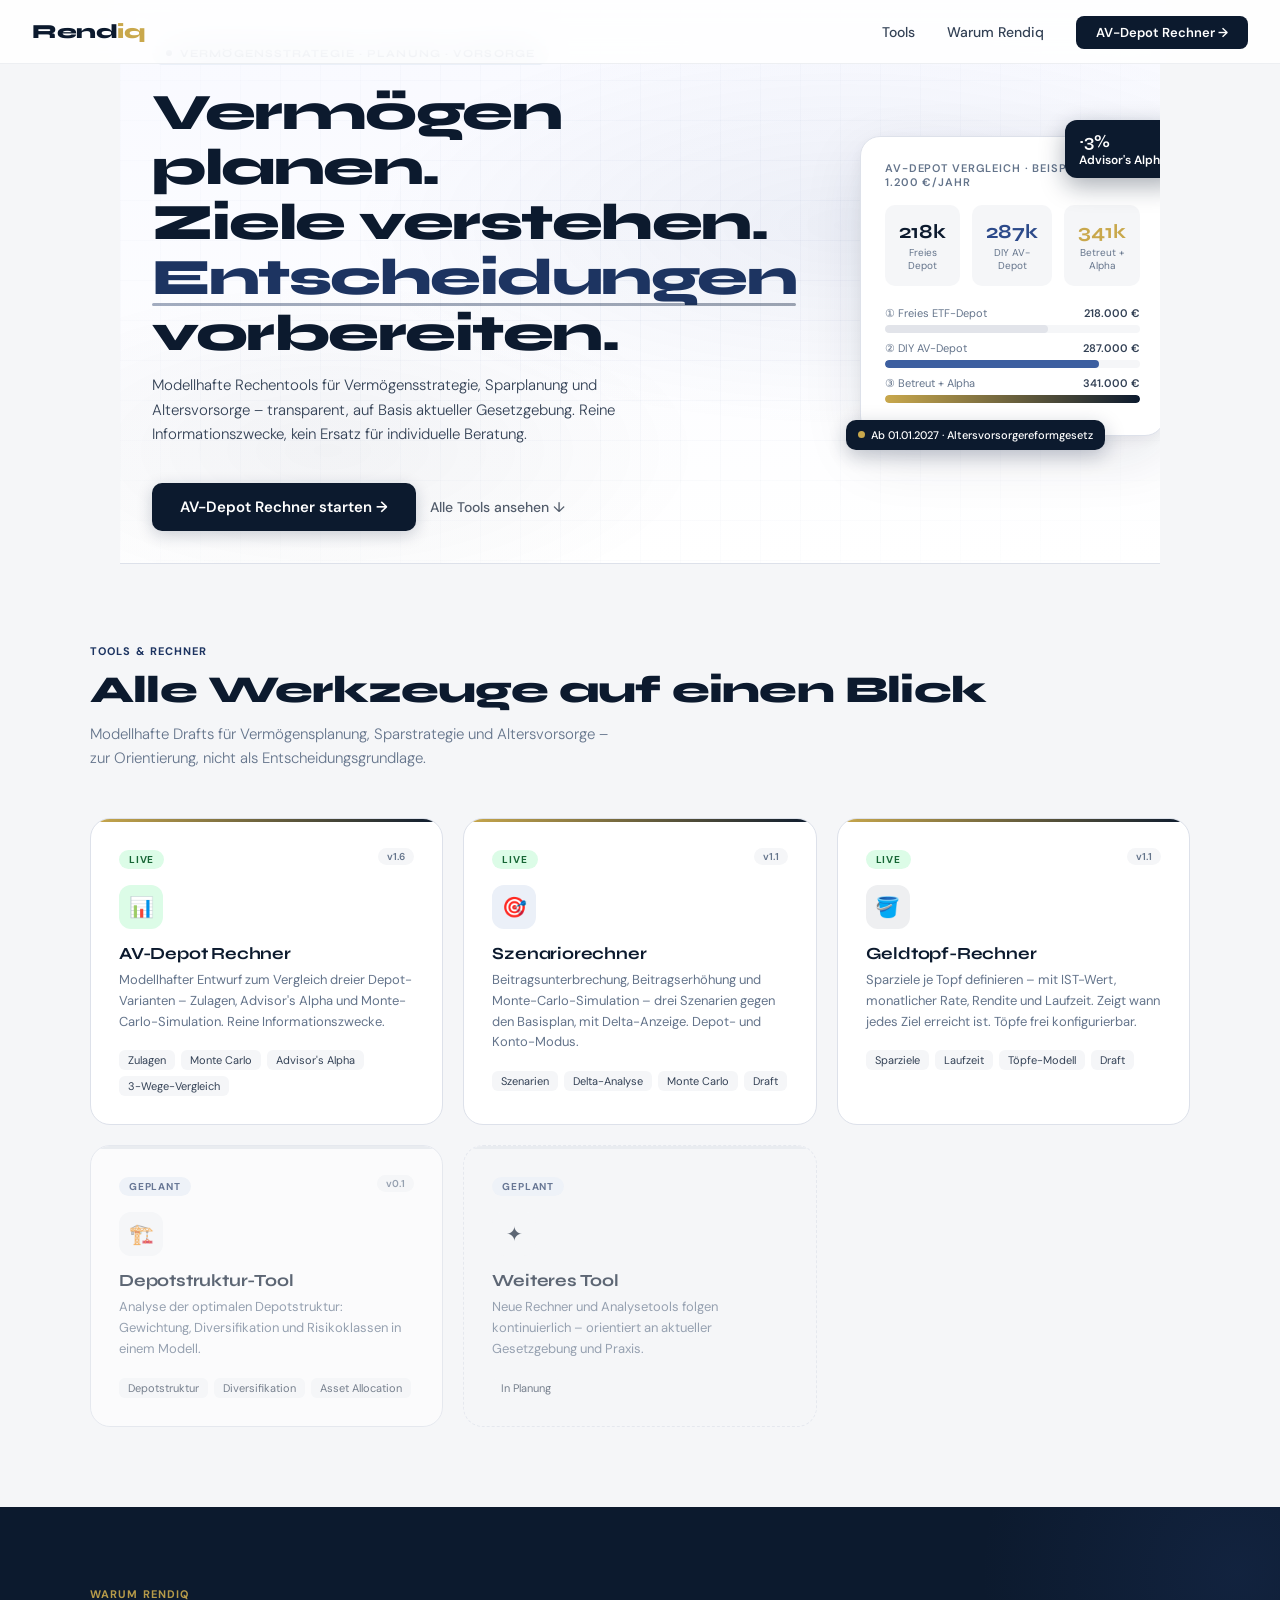
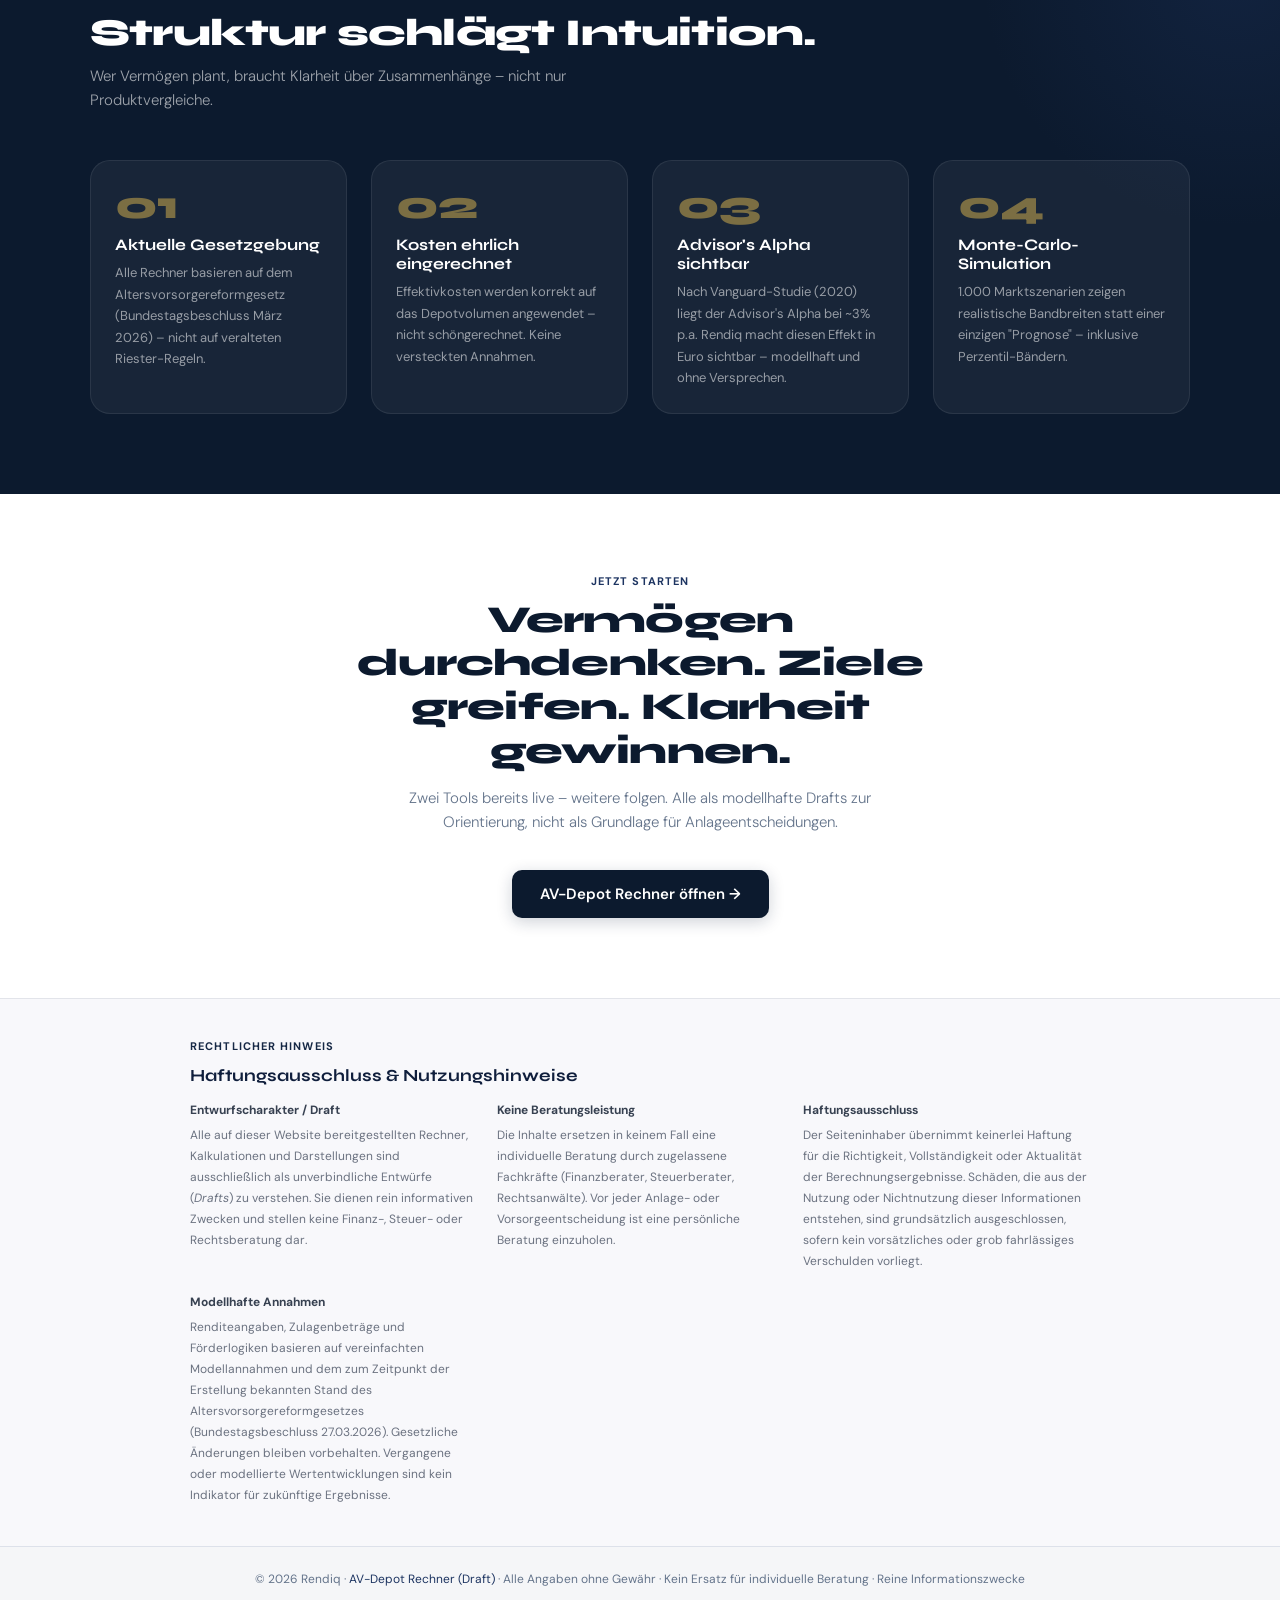
==== html/index.html @ 3424e1a4 "feat: new folder strucutre" ====
<!DOCTYPE html>
<html lang="de">
<head>
  <meta charset="UTF-8">
  <meta name="viewport" content="width=device-width, initial-scale=1.0">
  <title>Rendiq – Finanztools. Neu gedacht.</title>
  <link rel="preconnect" href="https://fonts.googleapis.com">
  <link href="https://fonts.googleapis.com/css2?family=Syne:wght@400;500;600;700;800&family=DM+Sans:ital,wght@0,300;0,400;0,500;1,300&display=swap" rel="stylesheet">
  <link rel="stylesheet" href="../css/design.css">
</head>
<body>

<!-- NAV -->
<nav>
  <a href="#" class="nav-logo">Rend<span>iq</span></a>
  <ul class="nav-links">
    <li><a href="#tools">Tools</a></li>
    <li><a href="#warum">Warum Rendiq</a></li>
    <li><a href="avdepotrechner.html" class="nav-cta">AV-Depot Rechner →</a></li>
  </ul>
</nav>

<!-- HERO -->
<section class="hero">
  <div class="hero-bg"></div>
  <div class="hero-grid-bg"></div>
  <div class="hero-inner">
    <div>
      <div class="hero-eyebrow fade-up">Vermögensstrategie · Planung · Vorsorge</div>
      <h1 class="fade-up fade-up-d1">
        Vermögen planen.<br>Ziele verstehen.<br><em>Entscheidungen</em> vorbereiten.
      </h1>
      <p class="hero-sub fade-up fade-up-d2">
        Modellhafte Rechentools für Vermögensstrategie, Sparplanung und Altersvorsorge – transparent, auf Basis aktueller Gesetzgebung. Reine Informationszwecke, kein Ersatz für individuelle Beratung.
      </p>
      <div class="hero-actions fade-up fade-up-d3">
        <a href="avdepotrechner.html" class="btn-primary">
          AV-Depot Rechner starten →
        </a>
        <a href="#tools" class="btn-secondary">Alle Tools ansehen ↓</a>
      </div>
    </div>

    <div class="hero-visual fade-up fade-up-d2">
      <div class="hero-float-badge">
        <span class="big">~3%</span>
        Advisor's Alpha
      </div>
      <div class="hero-card">
        <div class="hero-card-label">AV-Depot Vergleich · Beispiel 35J. · 1.200 €/Jahr</div>
        <div class="hero-stat-row">
          <div class="hero-stat">
            <div class="hero-stat-val">218k</div>
            <div class="hero-stat-sub">Freies Depot</div>
          </div>
          <div class="hero-stat">
            <div class="hero-stat-val slate">287k</div>
            <div class="hero-stat-sub">DIY AV-Depot</div>
          </div>
          <div class="hero-stat">
            <div class="hero-stat-val gold">341k</div>
            <div class="hero-stat-sub">Betreut + Alpha</div>
          </div>
        </div>
        <div class="hero-bar-wrap">
          <div class="hero-bar-label"><span>① Freies ETF-Depot</span><span>218.000 €</span></div>
          <div class="hero-bar-outer"><div class="hero-bar-inner" style="width:64%;background:#E2E4EA;"></div></div>
        </div>
        <div class="hero-bar-wrap">
          <div class="hero-bar-label"><span>② DIY AV-Depot</span><span>287.000 €</span></div>
          <div class="hero-bar-outer"><div class="hero-bar-inner" style="width:84%;background:#3D5FA0;"></div></div>
        </div>
        <div class="hero-bar-wrap">
          <div class="hero-bar-label"><span>③ Betreut + Alpha</span><span>341.000 €</span></div>
          <div class="hero-bar-outer"><div class="hero-bar-inner" style="width:100%;background:linear-gradient(90deg,#C9A84C,#0C1A2E);"></div></div>
        </div>
      </div>
      <div class="hero-float-badge-2">
        <span class="dot-gold"></span>
        Ab 01.01.2027 · Altersvorsorgereformgesetz
      </div>
    </div>
  </div>
</section>

<!-- TOOLS -->
<section class="tools" id="tools">
  <div class="tools-inner">
    <div class="section-eyebrow">Tools & Rechner</div>
    <h2 class="section-title">Alle Werkzeuge auf einen Blick</h2>
    <p class="section-sub">Modellhafte Drafts für Vermögensplanung, Sparstrategie und Altersvorsorge – zur Orientierung, nicht als Entscheidungsgrundlage.</p>

    <div class="tools-grid">

      <!-- AV-Depot Rechner – LIVE -->
      <a href="avdepotrechner.html" class="tool-card active">
        <span class="tool-badge badge-live">Live</span><span style="float:right;font-size:10px;font-weight:600;color:var(--grey);background:var(--grey-light);border-radius:20px;padding:2px 9px;margin-top:1px;">v1.6</span>
        <div class="tool-icon icon-green">📊</div>
        <div class="tool-name">AV-Depot Rechner</div>
        <div class="tool-desc">Modellhafter Entwurf zum Vergleich dreier Depot-Varianten – Zulagen, Advisor's Alpha und Monte-Carlo-Simulation. Reine Informationszwecke.</div>
        <div class="tool-tags">
          <span class="tool-tag">Zulagen</span>
          <span class="tool-tag">Monte Carlo</span>
          <span class="tool-tag">Advisor's Alpha</span>
          <span class="tool-tag">3-Wege-Vergleich</span>
        </div>
        <div class="tool-arrow">→</div>
      </a>

      <!-- Szenariorechner – LIVE -->
      <a href="szenariorechner.html" class="tool-card active">
        <span class="tool-badge badge-live">Live</span><span style="float:right;font-size:10px;font-weight:600;color:var(--grey);background:var(--grey-light);border-radius:20px;padding:2px 9px;margin-top:1px;">v1.1</span>
        <div class="tool-icon icon-violet">🎯</div>
        <div class="tool-name">Szenariorechner</div>
        <div class="tool-desc">Beitragsunterbrechung, Beitragserhöhung und Monte-Carlo-Simulation – drei Szenarien gegen den Basisplan, mit Delta-Anzeige. Depot- und Konto-Modus.</div>
        <div class="tool-tags">
          <span class="tool-tag">Szenarien</span>
          <span class="tool-tag">Delta-Analyse</span>
          <span class="tool-tag">Monte Carlo</span>
          <span class="tool-tag">Draft</span>
        </div>
        <div class="tool-arrow">→</div>
      </a>

      <!-- Geldtöpfe – LIVE -->
      <a href="geldtopfrechner.html" class="tool-card active">
        <span class="tool-badge badge-live">Live</span><span style="float:right;font-size:10px;font-weight:600;color:var(--grey);background:var(--grey-light);border-radius:20px;padding:2px 9px;margin-top:1px;">v1.1</span>
        <div class="tool-icon icon-navy">🪣</div>
        <div class="tool-name">Geldtopf-Rechner</div>
        <div class="tool-desc">Sparziele je Topf definieren – mit IST-Wert, monatlicher Rate, Rendite und Laufzeit. Zeigt wann jedes Ziel erreicht ist. Töpfe frei konfigurierbar.</div>
        <div class="tool-tags">
          <span class="tool-tag">Sparziele</span>
          <span class="tool-tag">Laufzeit</span>
          <span class="tool-tag">Töpfe-Modell</span>
          <span class="tool-tag">Draft</span>
        </div>
        <div class="tool-arrow">→</div>
      </a>

      <!-- Depotstrukturtool – Geplant (verlinkt) -->
      <a href="depotstruktur.html" class="tool-card coming">
        <span class="tool-badge badge-planned">Geplant</span><span style="float:right;font-size:10px;font-weight:600;color:var(--grey);background:var(--grey-light);border-radius:20px;padding:2px 9px;margin-top:1px;">v0.1</span>
        <div class="tool-icon icon-grey">🏗️</div>
        <div class="tool-name">Depotstruktur-Tool</div>
        <div class="tool-desc">Analyse der optimalen Depotstruktur: Gewichtung, Diversifikation und Risikoklassen in einem Modell.</div>
        <div class="tool-tags">
          <span class="tool-tag">Depotstruktur</span>
          <span class="tool-tag">Diversifikation</span>
          <span class="tool-tag">Asset Allocation</span>
        </div>
        <div class="tool-arrow">→</div>
      </a>

      <!-- Platzhalter -->
      <div class="tool-card coming" style="border-style:dashed;background:transparent;">
        <span class="tool-badge badge-planned">Geplant</span>
        <div class="tool-icon icon-grey">✦</div>
        <div class="tool-name">Weiteres Tool</div>
        <div class="tool-desc">Neue Rechner und Analysetools folgen kontinuierlich – orientiert an aktueller Gesetzgebung und Praxis.</div>
        <div class="tool-tags">
          <span class="tool-tag">In Planung</span>
        </div>
      </div>

    </div>
  </div>
</section>

<!-- WHY -->
<section class="why" id="warum">
  <div class="why-inner">
    <div class="section-eyebrow">Warum Rendiq</div>
    <h2 class="section-title">Struktur schlägt Intuition.</h2>
    <p class="section-sub">Wer Vermögen plant, braucht Klarheit über Zusammenhänge – nicht nur Produktvergleiche.</p>

    <div class="why-grid">
      <div class="why-card">
        <div class="why-num">01</div>
        <div class="why-title">Aktuelle Gesetzgebung</div>
        <div class="why-text">Alle Rechner basieren auf dem Altersvorsorgereformgesetz (Bundestagsbeschluss März 2026) – nicht auf veralteten Riester-Regeln.</div>
      </div>
      <div class="why-card">
        <div class="why-num">02</div>
        <div class="why-title">Kosten ehrlich eingerechnet</div>
        <div class="why-text">Effektivkosten werden korrekt auf das Depotvolumen angewendet – nicht schöngerechnet. Keine versteckten Annahmen.</div>
      </div>
      <div class="why-card">
        <div class="why-num">03</div>
        <div class="why-title">Advisor's Alpha sichtbar</div>
        <div class="why-text">Nach Vanguard-Studie (2020) liegt der Advisor's Alpha bei ~3% p.a. Rendiq macht diesen Effekt in Euro sichtbar – modellhaft und ohne Versprechen.</div>
      </div>
      <div class="why-card">
        <div class="why-num">04</div>
        <div class="why-title">Monte-Carlo-Simulation</div>
        <div class="why-text">1.000 Marktszenarien zeigen realistische Bandbreiten statt einer einzigen "Prognose" – inklusive Perzentil-Bändern.</div>
      </div>
    </div>
  </div>
</section>

<!-- CTA -->
<section class="cta-section">
  <div class="cta-inner">
    <div class="section-eyebrow" style="text-align:center">Jetzt starten</div>
    <h2 class="section-title">Vermögen durchdenken. Ziele greifen. Klarheit gewinnen.</h2>
    <p class="section-sub">Zwei Tools bereits live – weitere folgen. Alle als modellhafte Drafts zur Orientierung, nicht als Grundlage für Anlageentscheidungen.</p>
    <div class="cta-btn-row">
      <a href="avdepotrechner.html" class="btn-primary">AV-Depot Rechner öffnen →</a>
    </div>
  </div>
</section>

<!-- DISCLAIMER -->
<section style="background:#F8F8FB;border-top:1px solid #E2E4EA;padding:40px 2rem;">
  <div style="max-width:900px;margin:0 auto;">
    <div style="font-size:11px;font-weight:700;text-transform:uppercase;letter-spacing:0.1em;color:#162845;margin-bottom:12px;">Rechtlicher Hinweis</div>
    <h3 style="font-family:'Syne',sans-serif;font-size:17px;font-weight:700;color:#0F1E3C;margin-bottom:14px;">Haftungsausschluss &amp; Nutzungshinweise</h3>
    <div style="display:grid;grid-template-columns:repeat(auto-fit,minmax(260px,1fr));gap:20px;font-size:12px;color:#6B7280;line-height:1.75;">
      <div>
        <strong style="color:#374151;display:block;margin-bottom:4px;">Entwurfscharakter / Draft</strong>
        Alle auf dieser Website bereitgestellten Rechner, Kalkulationen und Darstellungen sind ausschließlich als unverbindliche Entwürfe (<em>Drafts</em>) zu verstehen. Sie dienen rein informativen Zwecken und stellen keine Finanz-, Steuer- oder Rechtsberatung dar.
      </div>
      <div>
        <strong style="color:#374151;display:block;margin-bottom:4px;">Keine Beratungsleistung</strong>
        Die Inhalte ersetzen in keinem Fall eine individuelle Beratung durch zugelassene Fachkräfte (Finanzberater, Steuerberater, Rechtsanwälte). Vor jeder Anlage- oder Vorsorgeentscheidung ist eine persönliche Beratung einzuholen.
      </div>
      <div>
        <strong style="color:#374151;display:block;margin-bottom:4px;">Haftungsausschluss</strong>
        Der Seiteninhaber übernimmt keinerlei Haftung für die Richtigkeit, Vollständigkeit oder Aktualität der Berechnungsergebnisse. Schäden, die aus der Nutzung oder Nichtnutzung dieser Informationen entstehen, sind grundsätzlich ausgeschlossen, sofern kein vorsätzliches oder grob fahrlässiges Verschulden vorliegt.
      </div>
      <div>
        <strong style="color:#374151;display:block;margin-bottom:4px;">Modellhafte Annahmen</strong>
        Renditeangaben, Zulagenbeträge und Förderlogiken basieren auf vereinfachten Modellannahmen und dem zum Zeitpunkt der Erstellung bekannten Stand des Altersvorsorgereformgesetzes (Bundestagsbeschluss 27.03.2026). Gesetzliche Änderungen bleiben vorbehalten. Vergangene oder modellierte Wertentwicklungen sind kein Indikator für zukünftige Ergebnisse.
      </div>
    </div>
  </div>
</section>

<!-- FOOTER -->
<footer>
  <p>© 2026 Rendiq · <a href="avdepotrechner.html">AV-Depot Rechner (Draft)</a> · Alle Angaben ohne Gewähr · Kein Ersatz für individuelle Beratung · Reine Informationszwecke</p>
</footer>

</body>
</html>
---- css/design.css ----
*, *::before, *::after { box-sizing: border-box; margin: 0; padding: 0; }

:root {
  --navy: #0C1A2E;
  --navy-mid: #162845;
  --navy-light: #1D3461;
  --slate: #1D3461;
  --violet: #2C4A8A;
  --violet-light: #3D5FA0;
  --violet-pale: #EBF0F8;
  --grey: #64748B;
  --grey-light: #F5F6F8;
  --grey-mid: #E4E7ED;
  --white: #FFFFFF;
  --ink: #0C1A2E;
  --ink-mid: #334155;
  --ink-light: #64748B;
  --accent: #C9A84C;
  --border: #DDE1EA;
  --bg: #F5F6F8;
  --radius: 10px;
  --radius-lg: 20px;
  --shadow: 0 2px 16px rgba(12,26,46,0.08);
  --gold: #C9A84C;
  --gold-light: #F9F4E8;
  --gold-l: #F9F4E8;
  --red: #B33A2A;
  --red-light: #FBE9E8;
  --red-soft: #FBE9E8;
  --blue: #1D3461;
  --blue-light: #EBF0F8;
  --green: #16A34A;
  --green-l: #F0FDF4;
  --green-mid: #1D3461;
  --red-strong: #DC2626;
  --red-l: #FEF2F2;
  --blue-main: #2563EB;
  --blue-l: #EFF6FF;
  --col-a: #DC2626;
  --col-b: #16A34A;
  --col-mc: #9333EA;
  --t1: #2563EB;
  --t1-l: #EFF6FF;
  --t2: #D97706;
  --t2-l: #FFFBEB;
  --t3: #16A34A;
  --t3-l: #F0FDF4;
  --t4: #9333EA;
  --t4-l: #FAF5FF;
  --t5: #DC2626;
  --t5-l: #FEF2F2;
  --t6: #0891B2;
  --t6-l: #ECFEFF;
}

html { scroll-behavior: smooth; }

body {
  font-family: 'DM Sans', sans-serif;
  font-weight: 400;
  background: var(--bg);
  color: var(--ink);
  min-height: 100vh;
  overflow-x: hidden;
}

body.index-body {
  background: var(--white);
}

nav {
  position: fixed;
  top: 0;
  left: 0;
  right: 0;
  z-index: 100;
  padding: 0 2rem;
  height: 64px;
  display: flex;
  align-items: center;
  justify-content: space-between;
  background: rgba(255,255,255,0.85);
  backdrop-filter: blur(16px);
  border-bottom: 1px solid rgba(226,228,234,0.6);
}

header {
  background: rgba(255,255,255,0.92);
  backdrop-filter: blur(16px);
  border-bottom: 1px solid var(--border);
  padding: 0 2rem;
  position: sticky;
  top: 0;
  z-index: 100;
  display: flex;
  align-items: center;
  justify-content: space-between;
  height: 64px;
}

.nav-logo,
.logo {
  font-family: 'Syne', sans-serif;
  font-size: 20px;
  font-weight: 800;
  color: var(--navy);
  letter-spacing: -0.5px;
  text-decoration: none;
}

.nav-logo span,
.logo span {
  color: #C9A84C;
}

.nav-links {
  display: flex;
  align-items: center;
  gap: 2rem;
  list-style: none;
}

.nav-links a,
.nav-back {
  font-size: 14px;
  font-weight: 500;
  color: var(--ink-mid);
  text-decoration: none;
  transition: color 0.15s;
}

.nav-links a:hover,
.nav-back:hover {
  color: var(--navy-light);
}

.nav-back {
  font-size: 13px;
  display: flex;
  align-items: center;
  gap: 6px;
}

.nav-right {
  display: flex;
  align-items: center;
  gap: 12px;
}

.nav-cta {
  background: var(--navy);
  color: var(--white) !important;
  padding: 8px 20px;
  border-radius: 8px;
  font-size: 13px !important;
  font-weight: 600 !important;
  transition: background 0.15s !important;
}

.nav-cta:hover {
  background: var(--navy-light) !important;
  color: var(--white) !important;
}

.header-badge {
  font-size: 11px;
  background: var(--gold-light);
  color: #8B6914;
  border-radius: 20px;
  padding: 4px 12px;
  font-weight: 600;
  letter-spacing: 0.03em;
}

.hero {
  min-height: 100vh;
  padding: 120px 2rem 80px;
  display: flex;
  align-items: center;
  position: relative;
  overflow: hidden;
  background: var(--white);
  border-bottom: 1px solid var(--border);
}

.hero:not(.index-hero) {
  max-width: 1040px;
  margin: 0 auto;
  min-height: auto;
  padding: 2.5rem 2rem 2rem;
}

.hero-bg {
  position: absolute;
  inset: 0;
  background:
    radial-gradient(ellipse 80% 60% at 70% 40%, rgba(44,74,138,0.07) 0%, transparent 60%),
    radial-gradient(ellipse 60% 50% at 20% 80%, rgba(15,30,60,0.05) 0%, transparent 60%),
    linear-gradient(180deg, #F8F9FF 0%, #FFFFFF 100%);
}

.hero-grid-bg {
  position: absolute;
  inset: 0;
  background-image:
    linear-gradient(rgba(44,74,138,0.04) 1px, transparent 1px),
    linear-gradient(90deg, rgba(44,74,138,0.04) 1px, transparent 1px);
  background-size: 40px 40px;
  mask-image: radial-gradient(ellipse 80% 80% at 50% 50%, black, transparent);
}

.hero-inner {
  max-width: 1100px;
  margin: 0 auto;
  width: 100%;
  display: grid;
  grid-template-columns: 1fr 1fr;
  gap: 4rem;
  align-items: center;
  position: relative;
}

.hero-eyebrow {
  display: inline-flex;
  align-items: center;
  gap: 8px;
  font-size: 11px;
  font-weight: 700;
  text-transform: uppercase;
  letter-spacing: 0.1em;
  color: var(--navy-light);
  background: var(--violet-pale);
  padding: 5px 14px;
  border-radius: 20px;
  margin-bottom: 20px;
}

.hero-eyebrow::before {
  content: '';
  width: 6px;
  height: 6px;
  background: var(--navy-light);
  border-radius: 50%;
  animation: pulse 2s infinite;
}

.hero h1 {
  font-family: 'Syne', sans-serif;
  font-size: clamp(24px, 4vw, 58px);
  font-weight: 800;
  line-height: 1.08;
  letter-spacing: -1.5px;
  color: var(--navy);
  margin-bottom: 12px;
}

.hero h1 em {
  font-style: normal;
  color: var(--navy-light);
  position: relative;
}

.hero h1 em::after {
  content: '';
  position: absolute;
  bottom: 2px;
  left: 0;
  right: 0;
  height: 3px;
  background: linear-gradient(90deg, var(--navy-light), var(--navy-mid));
  border-radius: 2px;
  opacity: 0.4;
}

.hero p {
  font-size: 15px;
  font-weight: 300;
  color: var(--ink-mid);
  line-height: 1.65;
  margin-bottom: 36px;
  max-width: 480px;
}

.hero-sub,
.hero .hero-copy p {
  font-size: 17px;
  font-weight: 300;
  color: var(--ink-mid);
  line-height: 1.65;
  margin-bottom: 36px;
  max-width: 480px;
}

.hero-actions {
  display: flex;
  gap: 14px;
  align-items: center;
  flex-wrap: wrap;
}

.btn-primary {
  background: var(--navy);
  color: var(--white);
  padding: 14px 28px;
  border-radius: var(--radius);
  font-size: 15px;
  font-weight: 600;
  text-decoration: none;
  font-family: 'DM Sans', sans-serif;
  transition: all 0.2s;
  display: inline-flex;
  align-items: center;
  gap: 8px;
  box-shadow: 0 4px 16px rgba(15,30,60,0.2);
}

.btn-primary:hover {
  background: var(--navy-light);
  box-shadow: 0 6px 24px rgba(12,26,46,0.3);
  transform: translateY(-1px);
}

.btn-secondary {
  color: var(--navy);
  font-size: 14px;
  font-weight: 500;
  text-decoration: none;
  display: inline-flex;
  align-items: center;
  gap: 6px;
  opacity: 0.7;
  transition: opacity 0.15s;
}

.btn-secondary:hover { opacity: 1; }

.hero-visual {
  position: relative;
}

.hero-card {
  background: var(--white);
  border: 1px solid var(--border);
  border-radius: var(--radius-lg);
  padding: 24px;
  box-shadow: 0 20px 60px rgba(15,30,60,0.1), 0 4px 16px rgba(15,30,60,0.06);
  position: relative;
  z-index: 2;
}

.hero-card-label {
  font-size: 11px;
  font-weight: 600;
  text-transform: uppercase;
  letter-spacing: 0.08em;
  color: var(--ink-light);
  margin-bottom: 16px;
}

.hero-stat-row {
  display: grid;
  grid-template-columns: repeat(3, 1fr);
  gap: 12px;
  margin-bottom: 20px;
}

.hero-stat {
  background: var(--grey-light);
  border-radius: 10px;
  padding: 14px;
  text-align: center;
}

.hero-stat-val {
  font-family: 'Syne', sans-serif;
  font-size: 20px;
  font-weight: 700;
  color: var(--navy);
  margin-bottom: 2px;
}

.hero-stat-val.gold { color: #C9A84C; }
.hero-stat-val.slate { color: var(--violet); }
.hero-stat-sub { font-size: 10px; color: var(--ink-light); }
.hero-bar-wrap { margin-bottom: 8px; }
.hero-bar-label {
  display: flex;
  justify-content: space-between;
  font-size: 11px;
  color: var(--ink-light);
  margin-bottom: 5px;
}
.hero-bar-label span:last-child { font-weight: 600; color: var(--ink-mid); }
.hero-bar-outer {
  height: 8px;
  background: var(--grey-light);
  border-radius: 4px;
  overflow: hidden;
}
.hero-bar-inner {
  height: 100%;
  border-radius: 4px;
  transition: width 1s ease;
}
.hero-float-badge {
  position: absolute;
  top: -16px;
  right: -16px;
  background: var(--navy);
  color: var(--white);
  border-radius: 12px;
  padding: 10px 14px;
  font-size: 12px;
  font-weight: 600;
  box-shadow: 0 8px 24px rgba(12,26,46,0.35);
  z-index: 3;
}
.hero-float-badge .big {
  font-size: 18px;
  font-family: 'Syne', sans-serif;
  display: block;
}
.hero-float-badge-2 {
  position: absolute;
  bottom: -14px;
  left: -14px;
  background: var(--navy);
  color: var(--white);
  border-radius: 10px;
  padding: 8px 12px;
  font-size: 11px;
  font-weight: 500;
  box-shadow: 0 6px 20px rgba(15,30,60,0.25);
  z-index: 3;
  display: flex;
  align-items: center;
  gap: 6px;
}
.dot-gold {
  width: 7px;
  height: 7px;
  background: #C9A84C;
  border-radius: 50%;
  flex-shrink: 0;
}

.hero-eyebrow,
.hero h1,
.section-title,
.tool-name,
.nav-logo,
.logo,
.footer-logo,
.scenario-title,
.ov-val,
.res-col-val,
.mc-card-val,
.topf-name,
.topf-summary-val,
.res-val {
  font-family: 'Syne', sans-serif;
}

.tools {
  padding: 80px 2rem;
  background: var(--grey-light);
}

.tools-inner,
.why-inner,
.cta-inner,
.footer-inner,
.hero-inner,
main {
  max-width: 1100px;
  margin: 0 auto;
}

.section-eyebrow {
  font-size: 11px;
  font-weight: 700;
  text-transform: uppercase;
  letter-spacing: 0.1em;
  color: var(--navy-light);
  margin-bottom: 10px;
}

.section-title {
  font-size: clamp(26px, 3.5vw, 38px);
  font-weight: 800;
  color: var(--navy);
  letter-spacing: -0.8px;
  margin-bottom: 10px;
  line-height: 1.15;
}

.section-sub {
  font-size: 15px;
  color: var(--ink-light);
  font-weight: 300;
  max-width: 520px;
  line-height: 1.6;
  margin-bottom: 48px;
}

.tools-grid {
  display: grid;
  grid-template-columns: repeat(auto-fit, minmax(300px, 1fr));
  gap: 20px;
}

.tool-card {
  background: var(--white);
  border: 1px solid var(--border);
  border-radius: var(--radius-lg);
  padding: 28px;
  text-decoration: none;
  display: block;
  transition: all 0.2s;
  position: relative;
  overflow: hidden;
}

.tool-card::before {
  content: '';
  position: absolute;
  top: 0;
  left: 0;
  right: 0;
  height: 3px;
  background: var(--grey-mid);
  transition: background 0.2s;
}

.tool-card.active::before { background: linear-gradient(90deg, #C9A84C, var(--navy)); }
.tool-card.coming::before { background: var(--grey-mid); }
.tool-card:hover {
  box-shadow: 0 12px 40px rgba(15,30,60,0.1);
  transform: translateY(-2px);
  border-color: rgba(44,74,138,0.2);
}
.tool-card.coming { opacity: 0.65; cursor: default; }
.tool-card.coming:hover { transform: none; box-shadow: none; border-color: var(--border); }

.tool-badge {
  display: inline-block;
  font-size: 10px;
  font-weight: 700;
  text-transform: uppercase;
  letter-spacing: 0.08em;
  padding: 3px 10px;
  border-radius: 20px;
  margin-bottom: 16px;
}

.badge-live { background: #DCFCE7; color: #166534; }
.badge-soon { background: var(--grey-light); color: var(--grey); }
.badge-planned { background: var(--violet-pale); color: var(--navy-light); }

.tool-icon {
  width: 44px;
  height: 44px;
  border-radius: 12px;
  display: flex;
  align-items: center;
  justify-content: center;
  font-size: 20px;
  margin-bottom: 14px;
}

.icon-green { background: #DCFCE7; }
.icon-violet { background: var(--violet-pale); }
.icon-navy { background: rgba(15,30,60,0.07); }
.icon-grey { background: var(--grey-light); }

.tool-name {
  font-size: 17px;
  font-weight: 700;
  color: var(--navy);
  margin-bottom: 6px;
  letter-spacing: -0.2px;
}

.tool-desc {
  font-size: 13px;
  color: var(--ink-light);
  line-height: 1.6;
  margin-bottom: 18px;
}

.tool-tags {
  display: flex;
  flex-wrap: wrap;
  gap: 6px;
}

.tool-tag {
  font-size: 11px;
  background: var(--grey-light);
  color: var(--ink-mid);
  border-radius: 6px;
  padding: 3px 9px;
}

.tool-arrow {
  position: absolute;
  bottom: 24px;
  right: 24px;
  width: 32px;
  height: 32px;
  background: #C9A84C;
  border-radius: 8px;
  display: flex;
  align-items: center;
  justify-content: center;
  color: var(--navy);
  font-size: 14px;
  opacity: 0;
  transform: translateX(-4px);
  transition: all 0.2s;
}

.tool-card.active:hover .tool-arrow { opacity: 1; transform: translateX(0); }

.why {
  padding: 80px 2rem;
  background: var(--navy);
  color: var(--white);
  position: relative;
  overflow: hidden;
}

.why::before {
  content: '';
  position: absolute;
  top: -40%;
  right: -20%;
  width: 600px;
  height: 600px;
  background: radial-gradient(circle, rgba(44,74,138,0.18), transparent 60%);
  pointer-events: none;
}

.why .section-eyebrow { color: rgba(201,168,76,0.9); }
.why .section-title { color: var(--white); }
.why .section-sub { color: rgba(255,255,255,0.6); }

.why-grid {
  display: grid;
  grid-template-columns: repeat(auto-fit, minmax(240px, 1fr));
  gap: 24px;
}

.why-card {
  background: rgba(255,255,255,0.05);
  border: 1px solid rgba(255,255,255,0.08);
  border-radius: var(--radius-lg);
  padding: 24px;
  transition: background 0.2s;
}

.why-card:hover { background: rgba(255,255,255,0.08); }

.why-num {
  font-family: 'Syne', sans-serif;
  font-size: 40px;
  font-weight: 800;
  color: rgba(201,168,76,0.7);
  line-height: 1;
  margin-bottom: 10px;
  letter-spacing: -1px;
  opacity: 0.8;
}

.why-title {
  font-family: 'Syne', sans-serif;
  font-size: 16px;
  font-weight: 700;
  color: var(--white);
  margin-bottom: 8px;
}

.why-text {
  font-size: 13px;
  color: rgba(255,255,255,0.55);
  line-height: 1.65;
}

.cta-section {
  padding: 80px 2rem;
  background: var(--white);
}

.cta-inner {
  max-width: 700px;
  margin: 0 auto;
  text-align: center;
}

.cta-inner .section-title { margin-bottom: 14px; }
.cta-inner .section-sub { margin: 0 auto 36px; text-align: center; }

.cta-btn-row {
  display: flex;
  justify-content: center;
  gap: 14px;
  flex-wrap: wrap;
}

footer {
  background: var(--grey-light);
  border-top: 1px solid var(--border);
  padding: 24px 2rem;
  text-align: center;
  font-size: 12px;
  color: var(--ink-light);
}

footer a { color: var(--navy-light); text-decoration: none; }

.hero .hero-copy h1 {
  margin-bottom: 20px;
}

.fade-up {
  opacity: 0;
  transform: translateY(24px);
  animation: fadeUp 0.6s ease forwards;
}

.fade-up-d1 { animation-delay: 0.1s; }
.fade-up-d2 { animation-delay: 0.2s; }
.fade-up-d3 { animation-delay: 0.3s; }
.fade-up-d4 { animation-delay: 0.4s; }

@keyframes pulse {
  0%, 100% { opacity: 1; transform: scale(1); }
  50% { opacity: 0.5; transform: scale(0.8); }
}

@keyframes fadeUp {
  to { opacity: 1; transform: translateY(0); }
}

.hero-pills {
  display: flex;
  flex-wrap: wrap;
  gap: 8px;
  margin-top: 1.25rem;
}

.pill {
  font-size: 12px;
  background: var(--grey-light);
  color: var(--ink-mid);
  border-radius: 20px;
  padding: 4px 12px;
}

.pill.green {
  background: var(--gold-light);
  color: #8B6914;
}

.section { margin-bottom: 2.5rem; }
.section-label {
  font-size: 11px;
  font-weight: 700;
  text-transform: uppercase;
  letter-spacing: 0.09em;
  color: var(--ink-light);
  margin-bottom: 14px;
  font-family: 'Syne', sans-serif;
}
.divider {
  border: none;
  border-top: 1px solid var(--border);
  margin: 2rem 0;
}
.input-grid {
  display: grid;
  grid-template-columns: repeat(auto-fit, minmax(200px, 1fr));
  gap: 16px;
}
.field { display: flex; flex-direction: column; gap: 6px; }
.field label {
  font-size: 12px;
  font-weight: 500;
  color: var(--ink-light);
  text-transform: uppercase;
  letter-spacing: 0.05em;
}
.field input[type=number],
.field input[type=text] {
  background: var(--white);
  border: 1px solid var(--border);
  border-radius: var(--radius);
  padding: 10px 14px;
  font-size: 15px;
  font-family: 'DM Sans', sans-serif;
  color: var(--ink);
  width: 100%;
  transition: border-color 0.15s;
}
.field input[type=number]:focus,
.field input[type=text]:focus {
  outline: none;
  border-color: var(--gold);
  box-shadow: 0 0 0 3px rgba(201,168,76,0.12);
}
.slider-wrap {
  display: flex;
  align-items: center;
  gap: 10px;
}
.slider-wrap input[type=range] {
  flex: 1;
  -webkit-appearance: none;
  height: 4px;
  border-radius: 2px;
  background: var(--border);
  cursor: pointer;
}
.slider-wrap input[type=range]::-webkit-slider-thumb {
  -webkit-appearance: none;
  width: 18px;
  height: 18px;
  background: var(--ink);
  border-radius: 50%;
  border: 2px solid var(--white);
  box-shadow: 0 1px 4px rgba(12,26,46,0.25);
}
.slider-val {
  font-size: 14px;
  font-weight: 600;
  color: var(--ink);
  min-width: 48px;
  text-align: right;
}
.kinder-row {
  display: flex;
  align-items: center;
  gap: 10px;
  margin-top: 2px;
}
.kbtn {
  width: 32px;
  height: 32px;
  background: var(--white);
  border: 1px solid var(--border);
  border-radius: 8px;
  font-size: 18px;
  cursor: pointer;
  display: flex;
  align-items: center;
  justify-content: center;
  color: var(--ink-mid);
  transition: background 0.1s;
}
.kbtn:hover { background: var(--grey-light); }
.kcount { font-size: 16px; font-weight: 600; min-width: 24px; text-align: center; }

.foerder-grid {
  display: grid;
  grid-template-columns: repeat(auto-fit, minmax(200px, 1fr));
  gap: 10px;
}
.foerder-card {
  background: var(--white);
  border: 1px solid var(--border);
  border-radius: var(--radius);
  padding: 14px 16px;
}
.foerder-card-label { font-size: 11px; color: var(--ink-light); margin-bottom: 4px; }
.foerder-card-val { font-size: 20px; font-weight: 600; color: var(--ink); }
.foerder-card-sub { font-size: 11px; margin-top: 3px; }
.foerder-card.green .foerder-card-val { color: #0C1A2E; }
.foerder-card.blue .foerder-card-val { color: var(--blue); }

.depot-grid {
  display: grid;
  grid-template-columns: repeat(3, 1fr);
  gap: 14px;
}
.depot-card {
  background: var(--white);
  border: 1.5px solid var(--border);
  border-radius: var(--radius);
  padding: 18px;
  transition: box-shadow 0.2s;
}
.depot-card:hover { box-shadow: var(--shadow); }
.depot-card.d1 { border-top: 3px solid #94A3B8; }
.depot-card.d2 { border-top: 3px solid var(--ink); }
.depot-card.d3 { border-top: 3px solid var(--gold); }
.depot-num {
  font-family: 'DM Serif Display', serif;
  font-size: 22px;
  margin-bottom: 4px;
}
.depot-card.d1 .depot-num { color: var(--grey); }
.depot-card.d2 .depot-num { color: var(--blue); }
.depot-card.d3 .depot-num { color: var(--gold); }
.depot-name { font-size: 14px; font-weight: 600; color: var(--ink); margin-bottom: 2px; }
.depot-sub { font-size: 12px; color: var(--ink-light); margin-bottom: 12px; }
.depot-kosten-block { margin-bottom: 12px; }
.depot-kosten-label {
  font-size: 11px;
  color: var(--ink-light);
  margin-bottom: 6px;
  display: flex;
  justify-content: space-between;
}
.depot-kosten-label strong { color: var(--ink); font-weight: 600; }
.depot-slider {
  width: 100%;
  -webkit-appearance: none;
  height: 4px;
  border-radius: 2px;
  background: var(--border);
  cursor: pointer;
}
.depot-card.d1 .depot-slider::-webkit-slider-thumb { -webkit-appearance: none; width:16px;height:16px;background:var(--grey);border-radius:50%;border:2px solid var(--white);box-shadow:0 1px 4px rgba(0,0,0,0.15); }
.depot-card.d2 .depot-slider::-webkit-slider-thumb { -webkit-appearance: none; width:16px;height:16px;background:var(--blue);border-radius:50%;border:2px solid var(--white);box-shadow:0 1px 4px rgba(0,0,0,0.15); }
.depot-card.d3 .depot-slider::-webkit-slider-thumb { -webkit-appearance: none; width:16px;height:16px;background:var(--gold);border-radius:50%;border:2px solid var(--white);box-shadow:0 1px 4px rgba(0,0,0,0.15); }
.depot-slider-range { display:flex;justify-content:space-between;font-size:10px;color:var(--ink-light);margin-top:3px; }
.depot-feature {
  display: flex;
  justify-content: space-between;
  align-items: center;
  font-size: 12px;
  padding: 5px 0;
  border-top: 1px solid var(--grey-light);
  color: var(--ink-light);
}
.depot-feature span:last-child { font-weight: 500; }
.check { color: #166534; font-weight: 600; }
.cross { color: var(--red); font-weight: 600; }

.result-grid {
  display: grid;
  grid-template-columns: repeat(3, 1fr);
  gap: 14px;
  margin-bottom: 2rem;
}
.result-card {
  background: var(--white);
  border: 1px solid var(--border);
  border-radius: var(--radius);
  padding: 20px;
  text-align: center;
}
.result-card.best { border-color: var(--gold); box-shadow: 0 0 0 2px var(--gold-light); }
.result-card .rc-label { font-size: 12px; color: var(--ink-light); margin-bottom: 8px; font-weight: 500; }
.result-card .rc-val {
  font-family: 'Syne', sans-serif;
  font-size: 28px;
  font-weight: 800;
  line-height: 1;
  margin-bottom: 6px;
  letter-spacing: -0.5px;
}
.depot-card.d1 .rc-val, .d1 .rc-val { color: var(--grey); }
.depot-card.d2 .rc-val, .d2 .rc-val { color: var(--blue); }
.depot-card.d3 .rc-val, .d3 .rc-val { color: var(--gold); }
.result-card .rc-sub { font-size: 11px; color: var(--ink-light); }
.result-card .rc-delta {
  font-size: 12px;
  font-weight: 600;
  margin-top: 8px;
  padding: 3px 10px;
  border-radius: 20px;
  display: inline-block;
}
.delta-pos { background: var(--gold-light); color: #8B6914; }
.delta-neg { background: var(--red-soft); color: var(--red); }
.delta-neu { background: var(--grey-light); color: var(--grey); }

.chart-container {
  background: var(--white);
  border: 1px solid var(--border);
  border-radius: var(--radius);
  padding: 20px;
}
.chart-legend {
  display: flex;
  flex-wrap: wrap;
  gap: 16px;
  margin-bottom: 16px;
}
.legend-item { display: flex; align-items: center; gap: 7px; font-size: 12px; color: var(--ink-mid); }
.legend-dot { width: 12px; height: 12px; border-radius: 3px; flex-shrink: 0; }
.chart-canvas-wrap { position: relative; height: 300px; }
.disclaimer {
  background: var(--grey-light);
  border-radius: var(--radius);
  padding: 16px 20px;
  font-size: 12px;
  color: var(--ink-light);
  line-height: 1.7;
}
.disclaimer strong { color: var(--ink-mid); }

.overview-grid {
  display: grid;
  grid-template-columns: repeat(auto-fit, minmax(160px, 1fr));
  gap: 12px;
  margin-bottom: 2rem;
}
.ov-card {
  background: var(--white);
  border: 1px solid var(--border);
  border-radius: var(--radius);
  padding: 14px 16px;
}
.ov-card.accent { background: var(--navy); border-color: var(--navy); }
.ov-label { font-size: 11px; color: var(--ink-light); margin-bottom: 4px; }
.ov-card.accent .ov-label { color: rgba(255,255,255,0.5); }
.ov-val { font-family: 'Syne', sans-serif; font-size: 22px; font-weight: 800; color: var(--ink); letter-spacing: -0.5px; }
.ov-card.accent .ov-val { color: var(--white); }
.ov-card.gold-accent { background: var(--gold-light); border-color: var(--gold); }
.ov-card.gold-accent .ov-val { color: #8B6914; }

.topf-list { display: flex; flex-direction: column; gap: 16px; }
.topf-card {
  background: var(--white);
  border: 1.5px solid var(--border);
  border-radius: var(--radius);
  overflow: hidden;
  transition: box-shadow 0.2s;
}
.topf-card:hover { box-shadow: var(--shadow); }
.topf-header {
  display: flex;
  align-items: center;
  gap: 12px;
  padding: 14px 18px;
  cursor: pointer;
  border-bottom: 1px solid var(--grey-light);
  user-select: none;
}
.topf-icon {
  font-size: 20px;
  width: 38px;
  height: 38px;
  border-radius: 10px;
  display: flex;
  align-items: center;
  justify-content: center;
  flex-shrink: 0;
}
.topf-title-wrap { flex: 1; }
.topf-name { font-size: 15px; font-weight: 700; color: var(--ink); display: flex; align-items: center; gap: 8px; }
.topf-name input {
  font-family: 'Syne', sans-serif;
  font-size: 15px;
  font-weight: 700;
  color: var(--ink);
  border: none;
  background: transparent;
  outline: none;
  width: 200px;
}
.topf-subtitle { font-size: 12px; color: var(--ink-light); margin-top: 2px; }
.topf-summary {
  display: flex;
  align-items: center;
  gap: 20px;
  margin-left: auto;
  flex-shrink: 0;
}
.topf-summary-item { text-align: right; }
.topf-summary-label { font-size: 10px; color: var(--ink-light); }
.topf-summary-val { font-family: 'Syne', sans-serif; font-size: 14px; font-weight: 700; color: var(--ink); }
.topf-chevron { font-size: 12px; color: var(--ink-light); margin-left: 8px; transition: transform 0.2s; }
.topf-card.open .topf-chevron { transform: rotate(180deg); }
.topf-delete {
  background: none;
  border: none;
  cursor: pointer;
  color: var(--ink-light);
  font-size: 16px;
  padding: 4px;
  border-radius: 6px;
  transition: all 0.15s;
  line-height: 1;
}
.topf-delete:hover { background: var(--red-light); color: var(--red); }
.topf-progress-wrap {
  height: 4px;
  background: var(--grey-light);
  overflow: hidden;
}
.topf-progress-bar {
  height: 100%;
  border-radius: 0;
  transition: width 0.4s ease;
}
.topf-body {
  display: none;
  padding: 20px 18px;
}
.topf-card.open .topf-body { display: block; }
.topf-inputs {
  display: grid;
  grid-template-columns: repeat(auto-fit, minmax(160px, 1fr));
  gap: 14px;
  margin-bottom: 18px;
}
.topf-result {
  display: grid;
  grid-template-columns: repeat(auto-fit, minmax(140px, 1fr));
  gap: 10px;
  padding: 14px;
  background: var(--grey-light);
  border-radius: 8px;
  margin-bottom: 14px;
}
.res-item { text-align: center; }
.res-label { font-size: 10px; color: var(--ink-light); margin-bottom: 3px; text-transform: uppercase; letter-spacing: 0.04em; }
.res-val { font-family: 'Syne', sans-serif; font-size: 17px; font-weight: 700; color: var(--ink); }
.res-val.pos { color: #16A34A; }
.res-val.neg { color: var(--red); }
.res-val.gold { color: #8B6914; }
.topf-chart-wrap { position: relative; height: 120px; }
.add-topf-btn {
  display: flex;
  align-items: center;
  justify-content: center;
  gap: 10px;
  width: 100%;
  padding: 14px;
  background: var(--white);
  border: 1.5px dashed var(--border);
  border-radius: var(--radius);
  font-family: 'DM Sans', sans-serif;
  font-size: 14px;
  font-weight: 500;
  color: var(--ink-light);
  cursor: pointer;
  transition: all 0.15s;
  margin-top: 12px;
}
.add-topf-btn:hover { border-color: var(--gold); color: var(--ink); background: var(--gold-light); }
.summary-section {
  background: var(--white);
  border: 1px solid var(--border);
  border-radius: var(--radius);
  padding: 20px;
  margin-bottom: 2rem;
}
.summary-chart-wrap { position: relative; height: 260px; }
.summary-legend {
  display: flex;
  flex-wrap: wrap;
  gap: 12px;
  margin-bottom: 14px;
}
.leg-item { display: flex; align-items: center; gap: 6px; font-size: 12px; color: var(--ink-mid); }
.leg-dot { width: 10px; height: 10px; border-radius: 3px; flex-shrink: 0; }

.mode-bar {
  display:flex;
  gap:0;
  border:1px solid var(--border);
  border-radius:var(--radius);
  overflow:hidden;
  margin-bottom:1.5rem;
  background:var(--white);
}
.mode-btn {
  flex:1;
  padding:11px 16px;
  font-size:13px;
  font-family:'DM Sans',sans-serif;
  font-weight:500;
  cursor:pointer;
  border:none;
  background:transparent;
  color:var(--ink-light);
  transition:all 0.15s;
}
.mode-btn.active { background:var(--navy); color:var(--white); font-weight:600; }
.scenario-grid { display:grid; grid-template-columns:1fr 1fr; gap:16px; margin-bottom:1.5rem; }
.scenario-card { background:var(--white); border:1.5px solid var(--border); border-radius:var(--radius); padding:18px; }
.scenario-card.s-a { border-top:3px solid var(--col-a); }
.scenario-card.s-b { border-top:3px solid var(--col-b); }
.scenario-card.s-mc { border-top:3px solid var(--col-mc); grid-column:1/-1; }
.scenario-title { font-size:14px; font-weight:700; margin-bottom:4px; }
.scenario-card.s-a .scenario-title { color:var(--col-a); }
.scenario-card.s-b .scenario-title { color:var(--col-b); }
.scenario-card.s-mc .scenario-title { color:var(--col-mc); }
.scenario-desc { font-size:12px; color:var(--ink-light); margin-bottom:14px; line-height:1.5; }
.scenario-toggle { display:flex; align-items:center; gap:8px; margin-bottom:12px; }
.toggle-switch { position:relative; width:36px; height:20px; }
.toggle-switch input { opacity:0; width:0; height:0; }
.toggle-track {
  position:absolute;
  inset:0;
  border-radius:20px;
  background:var(--grey-mid);
  cursor:pointer;
  transition:background 0.2s;
}
.toggle-track::after {
  content:'';
  position:absolute;
  left:2px;
  top:2px;
  width:16px;
  height:16px;
  border-radius:50%;
  background:var(--white);
  transition:transform 0.2s;
  box-shadow:0 1px 3px rgba(0,0,0,0.2);
}
.toggle-switch input:checked + .toggle-track { background:var(--navy); }
.toggle-switch input:checked + .toggle-track::after { transform:translateX(16px); }
.toggle-label { font-size:13px; font-weight:500; color:var(--ink-mid); }
.scenario-inputs { display:grid; grid-template-columns:1fr 1fr; gap:10px; }
.scenario-inputs.three { grid-template-columns:1fr 1fr 1fr; }
.result-bar {
  background:var(--white);
  border:1px solid var(--border);
  border-radius:var(--radius);
  padding:20px;
  margin-bottom:1.5rem;
}
.result-cols { display:grid; grid-template-columns:repeat(auto-fit,minmax(140px,1fr)); gap:12px; }
.res-col { text-align:center; padding:12px; border-radius:8px; }
.res-col.basis { background:rgba(12,26,46,0.05); }
.res-col.s-a { background:var(--red-l); }
.res-col.s-b { background:var(--green-l); }
.res-col-label { font-size:11px; color:var(--ink-light); margin-bottom:4px; text-transform:uppercase; letter-spacing:0.04em; }
.res-col-val { font-family:'Syne',sans-serif; font-size:20px; font-weight:800; letter-spacing:-0.5px; }
.res-col.basis .res-col-val { color:var(--navy); }
.res-col.s-a .res-col-val { color:var(--col-a); }
.res-col.s-b .res-col-val { color:var(--col-b); }
.res-col-delta { font-size:12px; font-weight:600; margin-top:4px; }
.delta-neg { color:var(--col-a); }
.delta-pos { color:var(--col-b); }
.res-col-sub { font-size:11px; color:var(--ink-light); margin-top:2px; }
.chart-box { background:var(--white); border:1px solid var(--border); border-radius:var(--radius); padding:20px; margin-bottom:1.5rem; }
.chart-legend { display:flex; flex-wrap:wrap; gap:14px; margin-bottom:14px; }
.leg-line { width:20px; height:3px; border-radius:2px; display:inline-block; flex-shrink:0; }
.chart-wrap { position:relative; height:280px; }
.mc-result-grid { display:grid; grid-template-columns:repeat(3,1fr); gap:12px; margin-top:14px; }
.mc-card { background:var(--grey-light); border-radius:8px; padding:12px; text-align:center; }
.mc-card-label { font-size:11px; color:var(--ink-light); margin-bottom:4px; }
.mc-card-val { font-family:'Syne',sans-serif; font-size:18px; font-weight:700; color:var(--col-mc); }
.mc-card-sub { font-size:11px; color:var(--ink-light); margin-top:2px; }
.mc-run-btn {
  background:var(--navy);
  color:var(--white);
  border:none;
  border-radius:var(--radius);
  padding:11px 24px;
  font-size:14px;
  font-weight:600;
  font-family:'DM Sans',sans-serif;
  cursor:pointer;
  transition:background 0.15s;
}
.mc-run-btn:hover { background:var(--slate); }
.note {
  font-size:11px;
  color:var(--ink-light);
  line-height:1.7;
  background:var(--grey-light);
  border-radius:var(--radius);
  padding:14px 18px;
}

.footer-inner {
  background:var(--navy);
  color:rgba(255,255,255,0.5);
  padding:28px 2rem;
  display:flex;
  flex-wrap:wrap;
  justify-content:space-between;
  align-items:center;
  gap:16px;
  max-width:100%;
}
.footer-left { display:flex; align-items:center; gap:20px; flex-wrap:wrap; }
.footer-logo { font-family:'Syne',sans-serif; font-size:16px; font-weight:800; color:var(--white); text-decoration:none; }
.footer-logo span { color:var(--gold); }
.footer-note { font-size:11px; color:rgba(255,255,255,0.35); max-width: 500px; }
.footer-link { font-size:12px; color:rgba(255,255,255,0.6); text-decoration:none; font-weight:500; }
.footer-link:hover { color:var(--gold); }

.container { max-width:980px; margin:28px auto; padding:0 18px; }
.card {
  background:#fff;
  border:1px solid var(--border);
  border-radius:12px;
  padding:16px;
  margin-bottom:16px;
}
table { width:100%; border-collapse:collapse; }
th, td { padding:8px; border-bottom:1px solid #f0f0f0; }
input[type=number], input[type=text] { width:100%; padding:6px; border:1px solid var(--border); border-radius:6px; }
.row-actions { display:flex; gap:8px; }
button {
  background:var(--navy);
  color:#fff;
  border:none;
  padding:10px 14px;
  border-radius:10px;
  cursor:pointer;
}
.muted { color:#64748B; font-size:13px; }
.results { font-weight:700; margin-top:12px; }

@media (max-width: 768px) {
  .hero-inner { grid-template-columns: 1fr; }
  .hero-visual { display: none; }
  .nav-links { display: none; }
  .tools-grid { grid-template-columns: 1fr; }
}

@media (max-width: 680px) {
  main { padding: 1.25rem; }
  .hero { padding: 2rem 1.25rem; }
  .depot-grid, .result-grid { grid-template-columns: 1fr; }
}

@media (max-width: 640px) {
  main { padding: 1.25rem; }
  .topf-summary { display: none; }
  .hero { padding: 1.5rem 1.25rem; }
  .scenario-grid { grid-template-columns:1fr; }
  .scenario-inputs { grid-template-columns:1fr; }
  .scenario-inputs.three { grid-template-columns:1fr 1fr; }
  .mc-result-grid { grid-template-columns:1fr; }
}
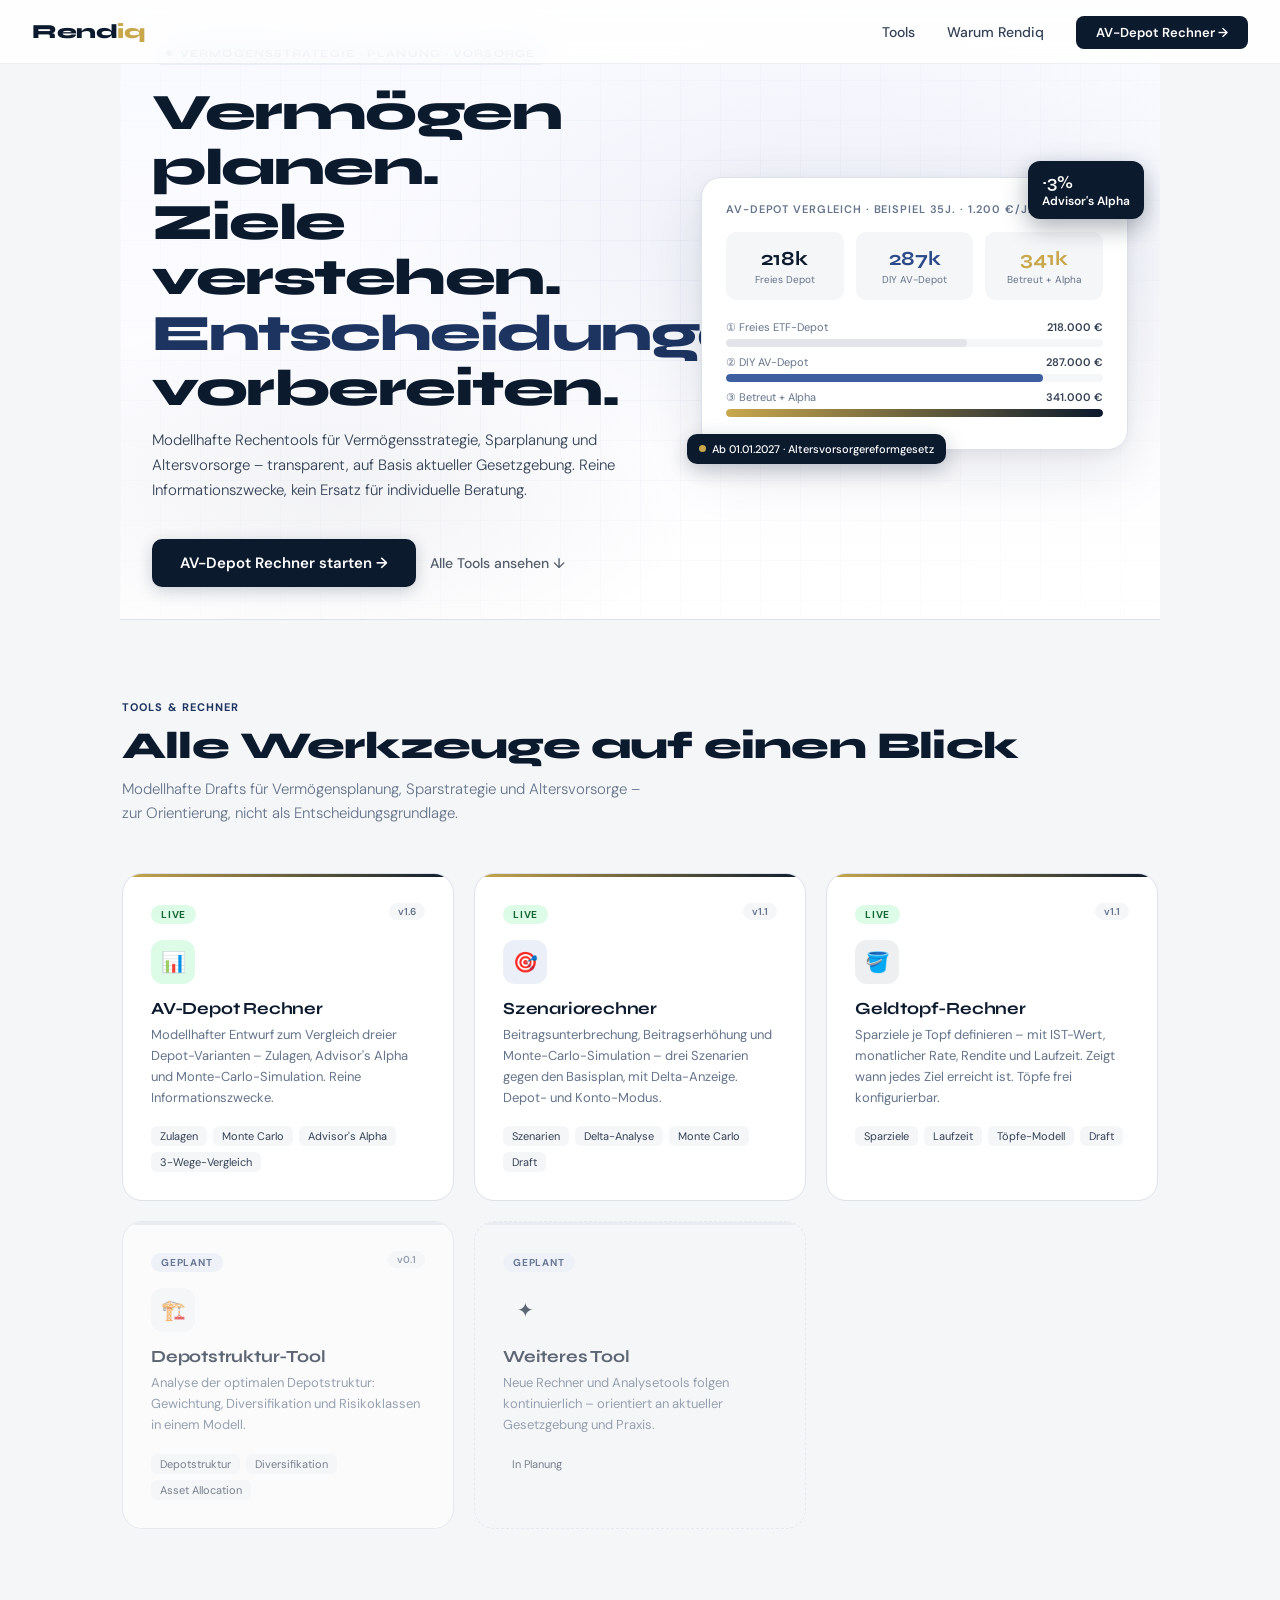
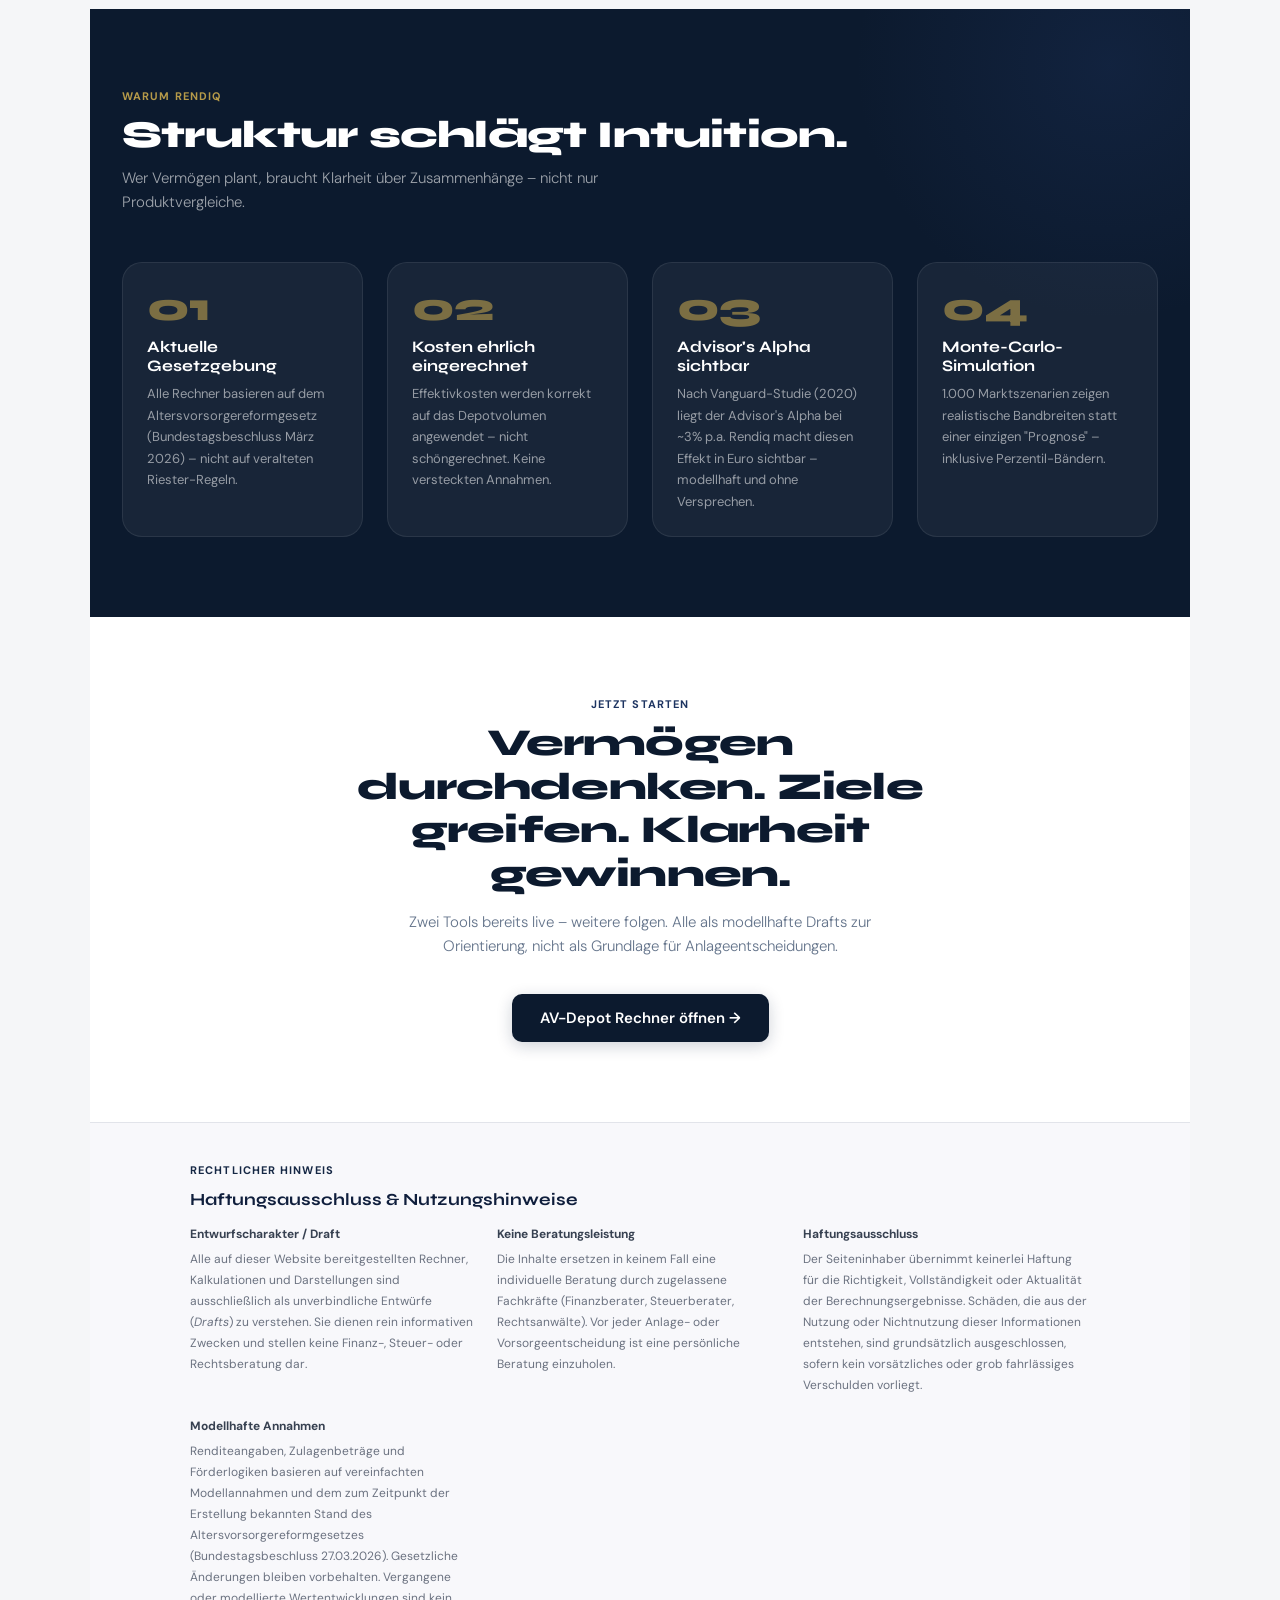
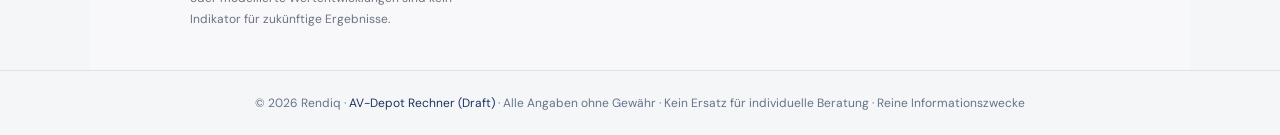
==== commit 74fbf3a9: "fix css rules" ====
--- a/html/index.html
+++ b/html/index.html
@@ -11,7 +11,7 @@
 <body>
 
 <!-- NAV -->
-<nav>
+<nav aria-label="Hauptnavigation">
   <a href="#" class="nav-logo">Rend<span>iq</span></a>
   <ul class="nav-links">
     <li><a href="#tools">Tools</a></li>
@@ -19,6 +19,8 @@
     <li><a href="avdepotrechner.html" class="nav-cta">AV-Depot Rechner →</a></li>
   </ul>
 </nav>
+
+<main>
 
 <!-- HERO -->
 <section class="hero">
@@ -236,6 +238,8 @@
   </div>
 </section>
 
+</main>
+
 <!-- FOOTER -->
 <footer>
   <p>© 2026 Rendiq · <a href="avdepotrechner.html">AV-Depot Rechner (Draft)</a> · Alle Angaben ohne Gewähr · Kein Ersatz für individuelle Beratung · Reine Informationszwecke</p>
--- a/css/design.css
+++ b/css/design.css
@@ -214,8 +214,8 @@
   margin: 0 auto;
   width: 100%;
   display: grid;
-  grid-template-columns: 1fr 1fr;
-  gap: 4rem;
+  grid-template-columns: minmax(0, 1.08fr) minmax(300px, 0.92fr);
+  gap: 3rem;
   align-items: center;
   position: relative;
 }
@@ -252,6 +252,8 @@
   letter-spacing: -1.5px;
   color: var(--navy);
   margin-bottom: 12px;
+  max-width: 760px;
+  text-wrap: balance;
 }
 
 .hero h1 em {
@@ -278,7 +280,7 @@
   color: var(--ink-mid);
   line-height: 1.65;
   margin-bottom: 36px;
-  max-width: 480px;
+  max-width: min(620px, 100%);
 }
 
 .hero-sub,
@@ -288,7 +290,7 @@
   color: var(--ink-mid);
   line-height: 1.65;
   margin-bottom: 36px;
-  max-width: 480px;
+  max-width: min(620px, 100%);
 }
 
 .hero-actions {
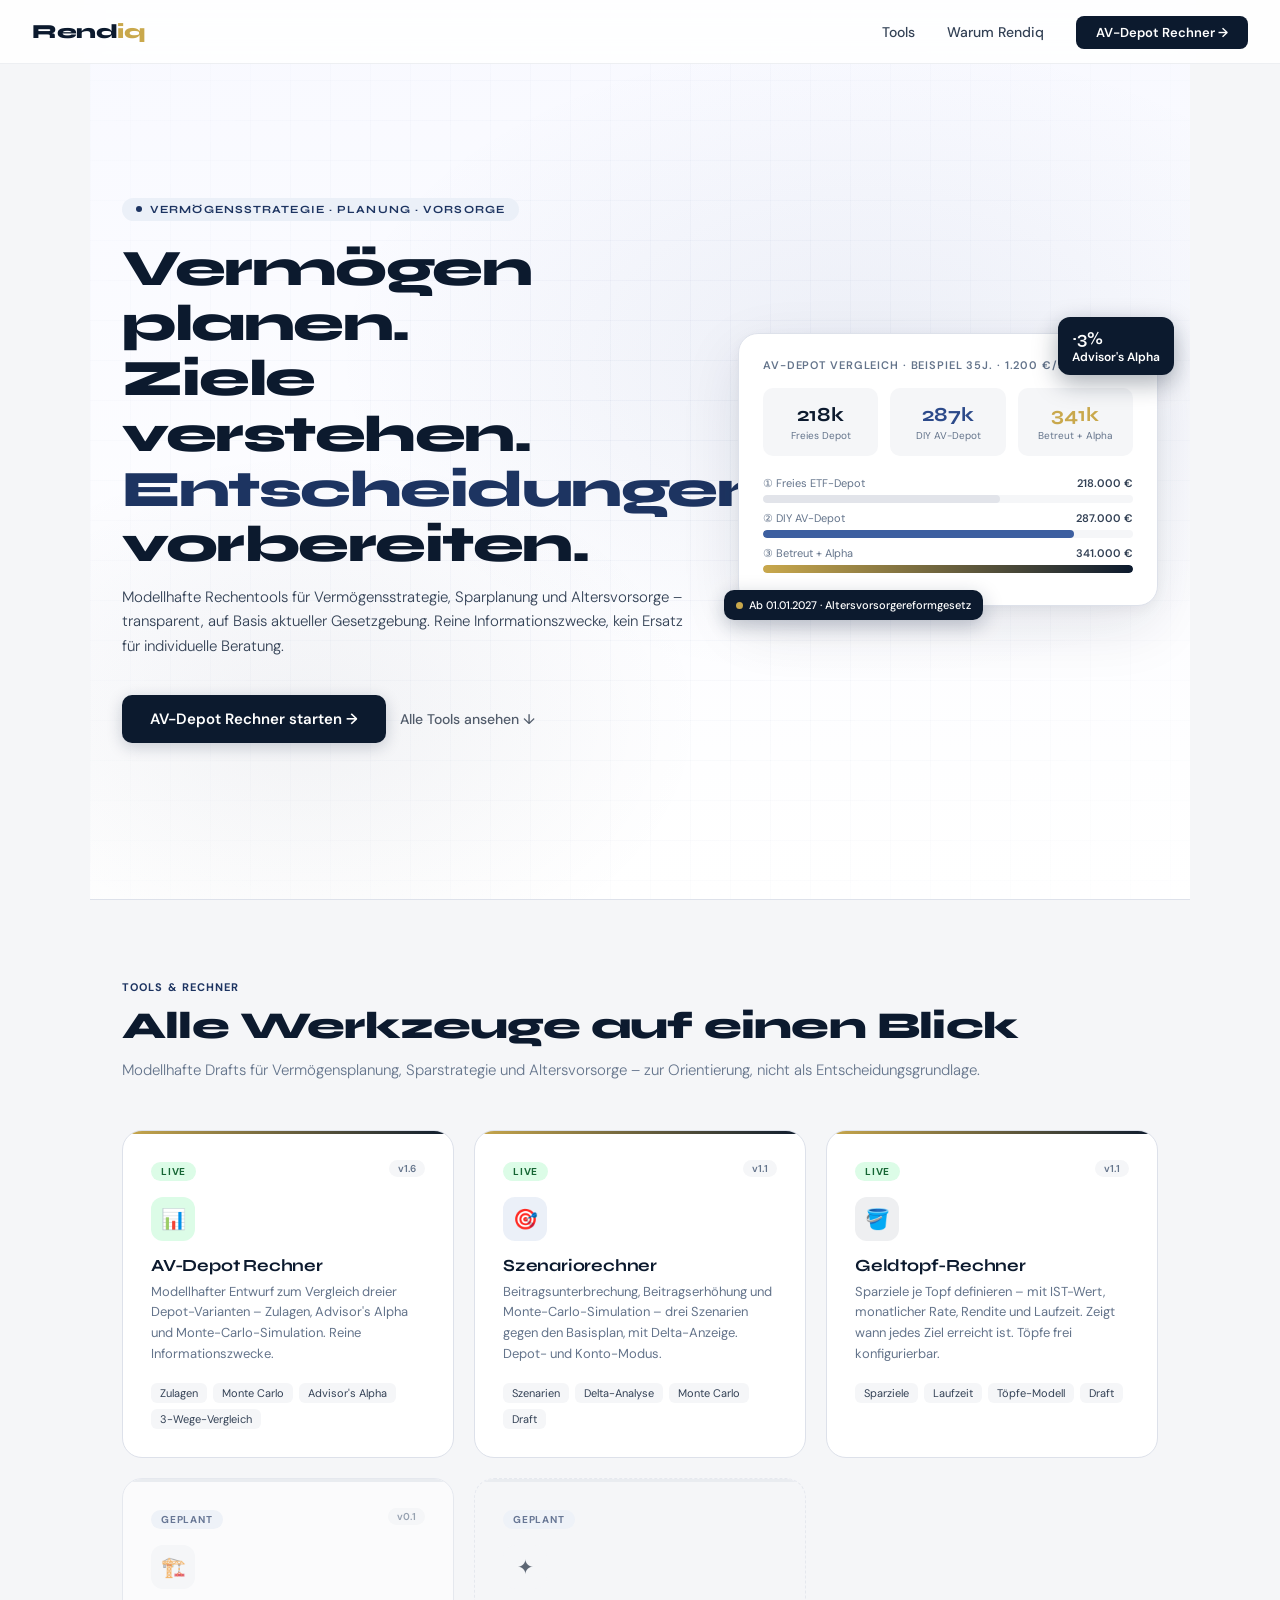
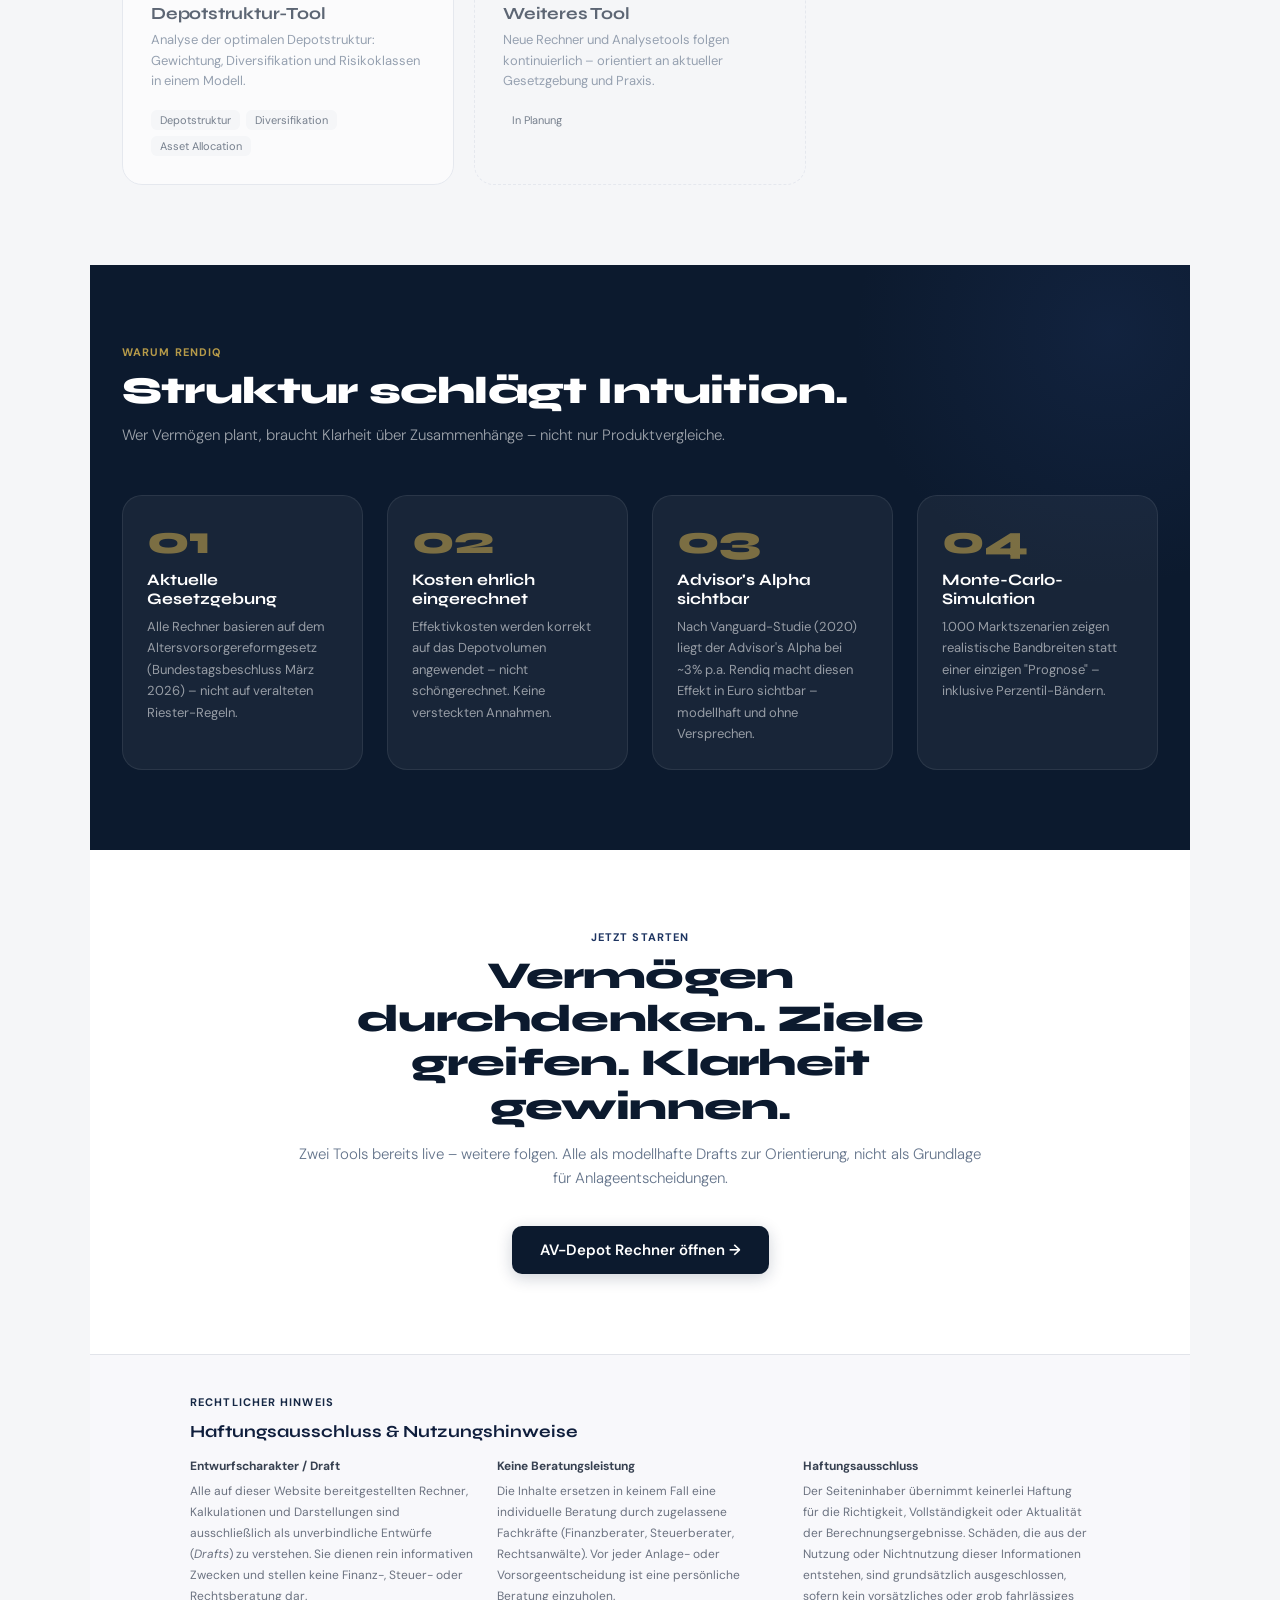
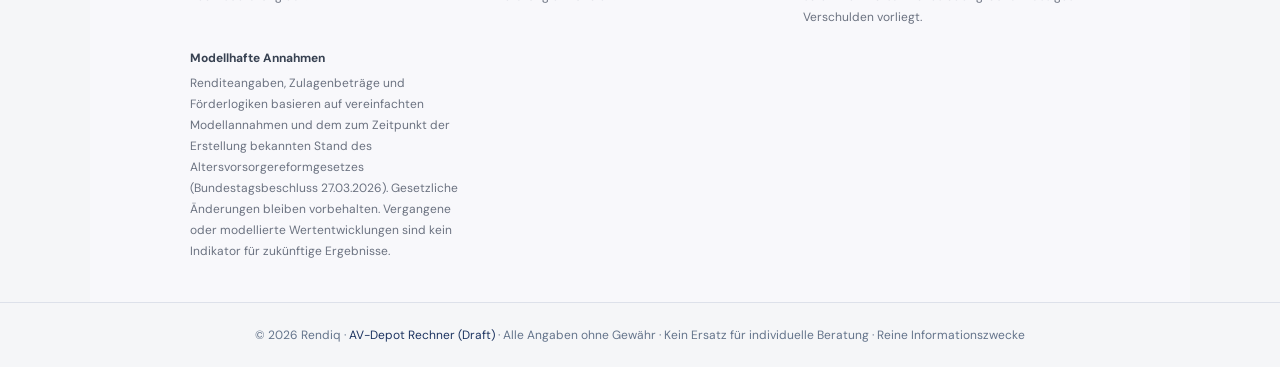
==== commit bb64b390: "fix: general width hero" ====
--- a/html/index.html
+++ b/html/index.html
@@ -23,7 +23,7 @@
 <main>
 
 <!-- HERO -->
-<section class="hero">
+<section class="hero index-hero">
   <div class="hero-bg"></div>
   <div class="hero-grid-bg"></div>
   <div class="hero-inner">
--- a/css/design.css
+++ b/css/design.css
@@ -210,11 +210,11 @@
 }
 
 .hero-inner {
-  max-width: 1100px;
+  max-width: none;
   margin: 0 auto;
   width: 100%;
   display: grid;
-  grid-template-columns: minmax(0, 1.08fr) minmax(300px, 0.92fr);
+  grid-template-columns: minmax(0, 1.15fr) minmax(300px, 0.85fr);
   gap: 3rem;
   align-items: center;
   position: relative;
@@ -252,7 +252,7 @@
   letter-spacing: -1.5px;
   color: var(--navy);
   margin-bottom: 12px;
-  max-width: 760px;
+  max-width: min(920px, 100%);
   text-wrap: balance;
 }
 
@@ -280,7 +280,7 @@
   color: var(--ink-mid);
   line-height: 1.65;
   margin-bottom: 36px;
-  max-width: min(620px, 100%);
+  max-width: min(760px, 100%);
 }
 
 .hero-sub,
@@ -290,7 +290,7 @@
   color: var(--ink-mid);
   line-height: 1.65;
   margin-bottom: 36px;
-  max-width: min(620px, 100%);
+  max-width: min(760px, 100%);
 }
 
 .hero-actions {
@@ -472,9 +472,13 @@
 .why-inner,
 .cta-inner,
 .footer-inner,
-.hero-inner,
 main {
   max-width: 1100px;
+  margin: 0 auto;
+}
+
+.hero-inner {
+  max-width: none;
   margin: 0 auto;
 }
 
@@ -500,7 +504,7 @@
   font-size: 15px;
   color: var(--ink-light);
   font-weight: 300;
-  max-width: 520px;
+  max-width: 100%;
   line-height: 1.6;
   margin-bottom: 48px;
 }
@@ -1287,7 +1291,7 @@
 .footer-left { display:flex; align-items:center; gap:20px; flex-wrap:wrap; }
 .footer-logo { font-family:'Syne',sans-serif; font-size:16px; font-weight:800; color:var(--white); text-decoration:none; }
 .footer-logo span { color:var(--gold); }
-.footer-note { font-size:11px; color:rgba(255,255,255,0.35); max-width: 500px; }
+.footer-note { font-size:11px; color:rgba(255,255,255,0.35); max-width: 100%; }
 .footer-link { font-size:12px; color:rgba(255,255,255,0.6); text-decoration:none; font-weight:500; }
 .footer-link:hover { color:var(--gold); }
 
